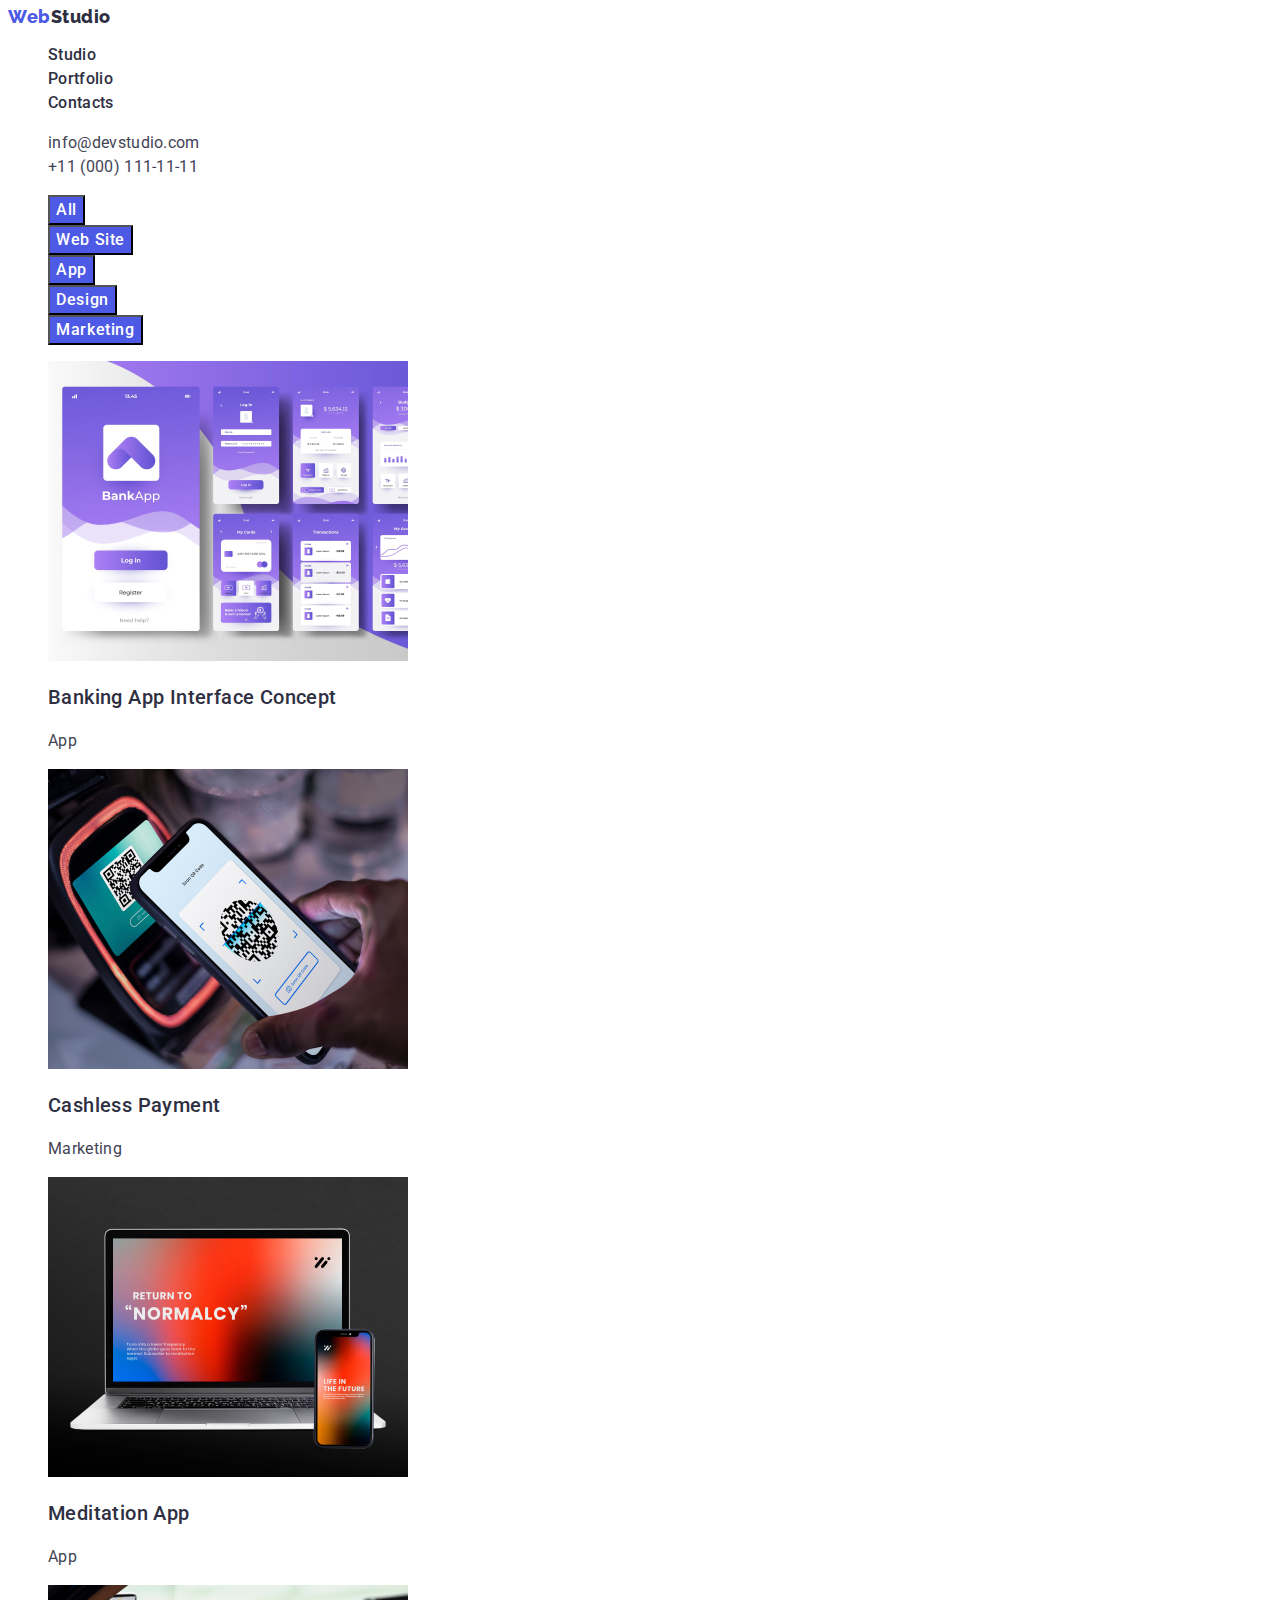
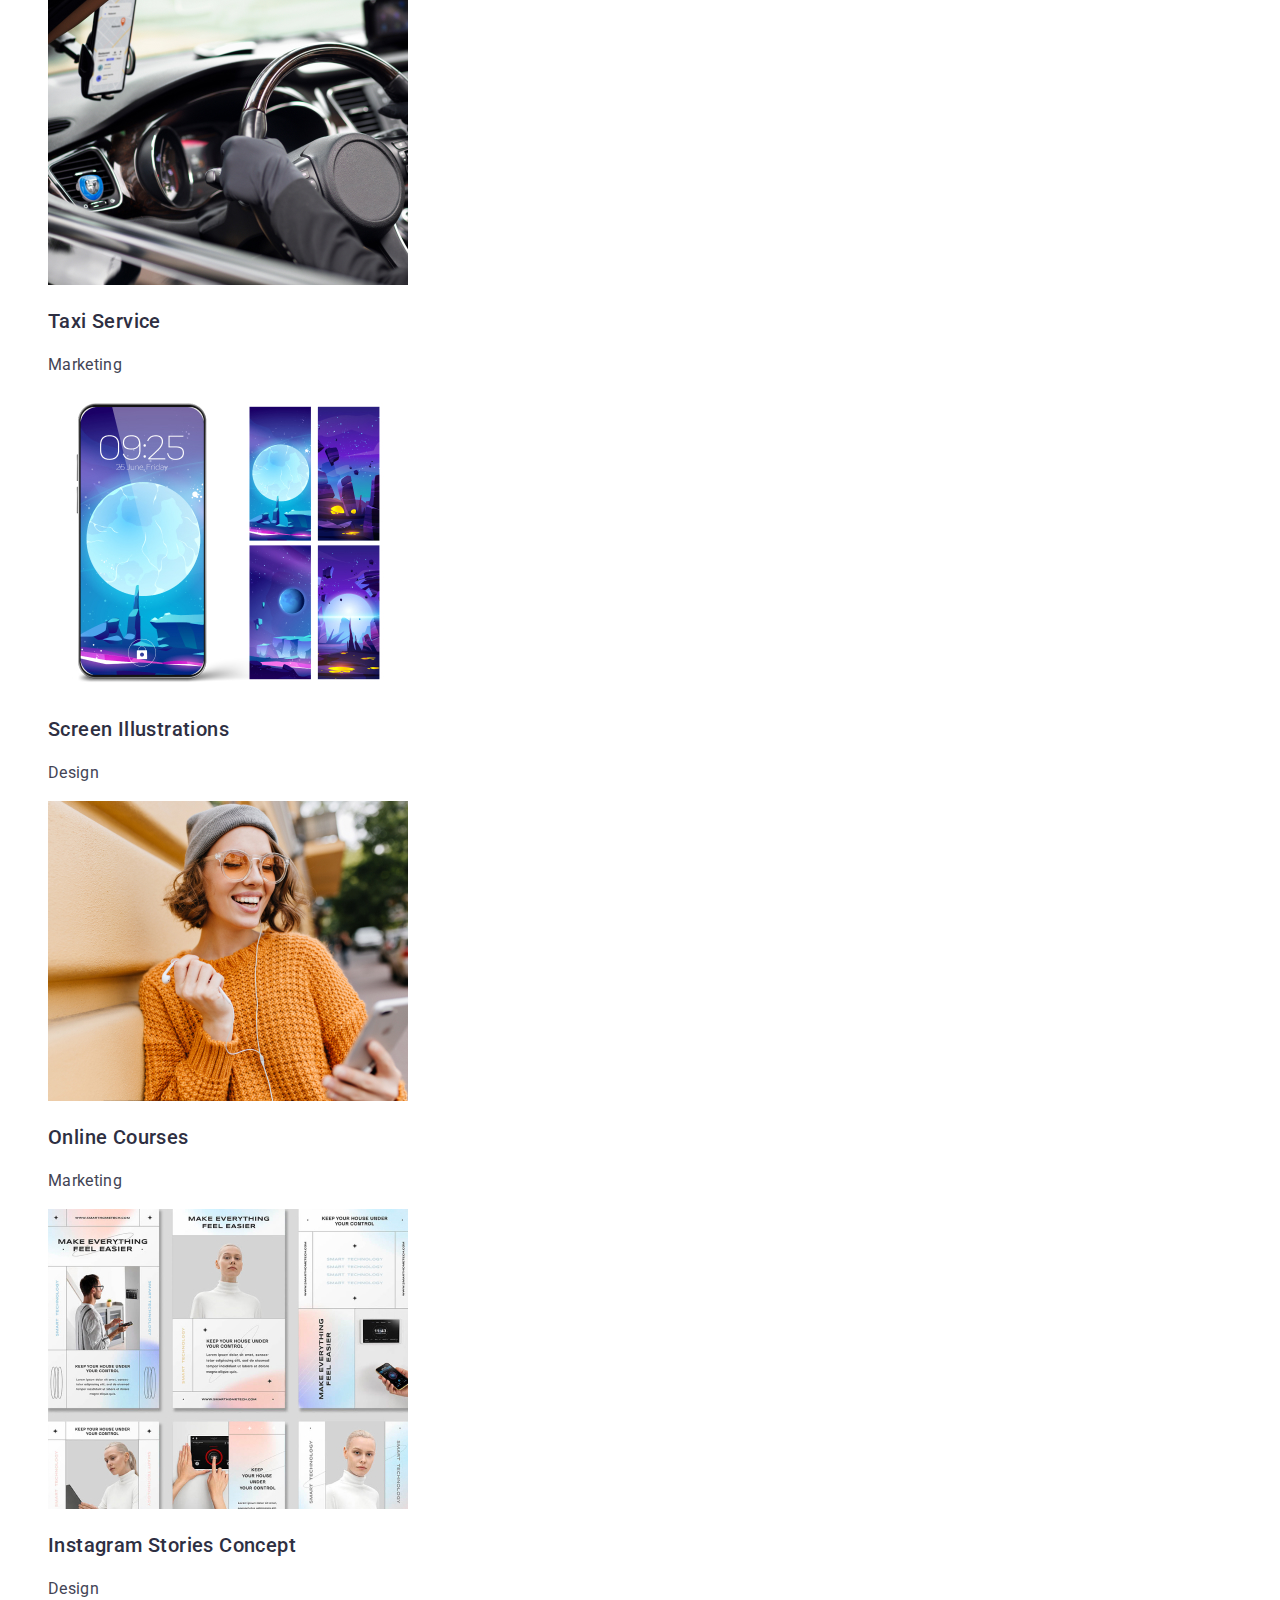
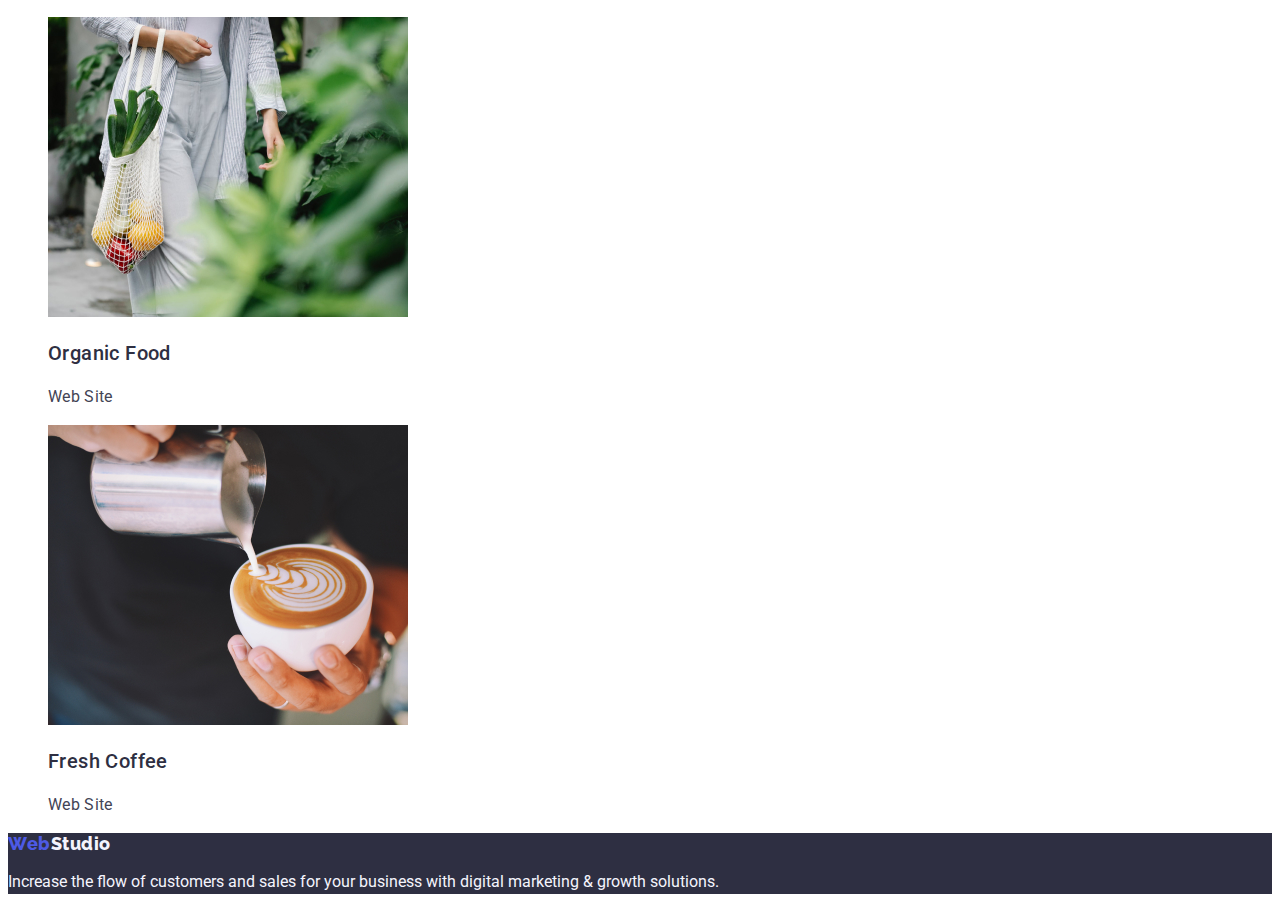
==== portfolio.html @ 1be82418 "update" ====
<!DOCTYPE html>
<html lang="en">

<head>
    <meta charset="UTF-8">
    <meta http-equiv="X-UA-Compatible" content="IE=edge">
    <meta name="viewport" content="width=device-width, initial-scale=1.0">
    <title>Document</title>
    <link rel="preconnect" href="https://fonts.googleapis.com">
    <link rel="preconnect" href="https://fonts.gstatic.com" crossorigin>
    <link href="https://fonts.googleapis.com/css2?family=Raleway:wght@800&family=Roboto:wght@400;500;700&display=swap"
        rel="stylesheet">
    <link rel="stylesheet" href="./css/styles.css">
</head>

<body>
    <nav>
        <header>
            <a href="index.html" class="logo link">Web<span class="logo-text link">Studio</span></a>
            <ul class="list">
                <li><a href="./index.html" class="title-text link">Studio</a></li>
                <li><a href="./portfolio.html" class="title-text link">Portfolio</a></li>
                <li><a href="#" class="title-text link">Contacts</a></li>
            </ul>
            <address>
                <ul class="list">
                    <li><a href="mailto:info@devstudio.com" class="title-link link">info@devstudio.com</a></li>
                    <li><a href="tel:+110001111111" class="title-link link">+11 (000) 111-11-11</a></li>
                </ul>
            </address>


        </header>
    </nav>
    <main>
        <ul class="list">
            <li><button type="button" class="buttons">All</button></li>
            <li><button type="button" class="buttons">Web Site</button></li>
            <li><button type="button" class="buttons">App</button></li>
            <li><button type="button" class="buttons">Design</button></li>
            <li><button type="button" class="buttons">Marketing</button></li>
        </ul>
        <h2 hidden class="hid-title">information</h2>
        <ul class="list">
            <li><img src="imagess/img-8.jpg" alt="App" width="360" height="300">
                <h3 class="title">Banking App Interface Concept</h3>
                <p class="item">App</p>
            </li>
            <li><img src="./imagess/img-9.jpg" alt="pay-sistem" width="360" height="300">
                <h3 class="title">Cashless Payment</h3>
                <p class="item">Marketing</p>
            </li>
            <li><img src="./imagess/img-10.jpg" alt="devices" width="360" height="300">
                <h3 class="title">Meditation App</h3>
                <p class="item">App</p>
            </li>
            <li><img src="./imagess/img-11.jpg" alt="Taxi Service" width="360" height="300">
                <h3 class="title">Taxi Service</h3>
                <p class="item">Marketing</p>
            </li>
            <li><img src="./imagess/img-12.jpg" alt="phone-Illustrations" width="360" height="300">
                <h3 class="title">Screen Illustrations</h3>
                <p class="item">Design</p>
            </li>
            <li><img src="./imagess/img-13.jpg" alt="girl with phone" width="360" height="300">
                <h3 class="title">Online Courses</h3>
                <p class="item">Marketing</p>
            </li>
            <li><img src="./imagess/img-14.jpg" alt="social-web" width="360" height="300">
                <h3 class="title">Instagram Stories Concept</h3>
                <p class="item">Design</p>
            </li>
            <li><img src="./imagess/img-15.jpg" alt="Organic Food" width="360" height="300">
                <h3 class="title">Organic Food</h3>
                <p class="item">Web Site</p>
            </li>
            <li><img src="./imagess/img-16.jpg" alt="coffee" width="360" height="300">
                <h3 class="title">Fresh Coffee</h3>
                <p class="item">Web Site</p>
            </li>
        </ul>
    </main>
    <footer class="footer">
        <a href="./index.html" class="logo link">Web<span class="logo-item link">Studio</span></a>
        <p class="items">Increase the flow of customers and sales for your business with digital marketing & growth
            solutions.</p>
    </footer>
</body>

</html>
---- css/styles.css ----
:root{
    --logo-button-iris:#4D5AE5;
    --navy-blu:#2E2F42;
    --slate-text:#434455;
    --WHITE--text:#FFFFFF;
--logo-text-coloud:#F4F4FD;
--button-ocean:#404BBF;
--background-color-navyblu:#2E2F42;
}

body{ 
    font-family: 'Raleway', sans-serif;
font-family: 'Roboto', sans-serif;
color: var(--slate-text);
background:var(--WHITE--text);
}
/*+++++++++++++++++++++++++++++++++++++ header */

.logo {
    font-family: 'Raleway';
font-style: normal;
font-weight: 800;
font-size: 18px;
line-height: 1.17px;
letter-spacing: 0.03em;
color: var(--logo-button-iris);
}
.logo:hover,
.logo:focus{
    color: var(--button-ocean);
}
.logo-text {
    font-family: 'Raleway';
font-style: normal;
font-weight: 800;
font-size: 18px;
line-height: 1.17px;
letter-spacing: 0.03em;
color: var(--navy-blu);
}
.logo-text:hover,
.logo-text:focus {
color: var(--navy-blu);
}

.title-text {
    font-family: 'Roboto';
font-style: normal;
font-weight: 500;
font-size: 16px;
line-height: 1.5;
letter-spacing: 0.02em;
color: var(--navy-blu);
}
.title-text:hover,
.title-text:focus {
    color: var(--button-ocean);
}
.link {
    text-decoration: none;
}
.list {
   list-style : none;
}
.title-link {
    font-family: 'Roboto';
font-style: normal;
font-weight: 400;
font-size: 16px;
line-height: 1.5;
letter-spacing: 0.02em;
color: var(--slate-text);
}
.title-link:hover,
.title-link:focus {
    color: var(--button-ocean);
}

/*  ====================================перша секція */
.title-slogan {
    font-family: 'Roboto';
font-style: normal;
font-weight: 700;
font-size: 56px;
line-height: 1.07;
letter-spacing: 0.02em;
color: var(--WHITE--text);
background-color: var(--background-color-navyblu);
}
.button-text {
font-family: 'Roboto';
font-style: normal;
font-weight: 500;
font-size: 16px;
line-height: 1.5;
letter-spacing: 0.04em;
color: var(--WHITE--text);
background-color: var(--logo-button-iris);
cursor: pointer;
}
.button-text:hover,
.button-text:focus {
color:var(--WHITE--text);
background-color: var(--button-ocean);
}
/* hid-title */
.title {
    font-family: 'Roboto';
font-style: normal;
font-weight: 500;
font-size: 20px;
line-height: 1.2;
letter-spacing: 0.02em;
color: var(--navy-blu);

}
.item {
    font-family: 'Roboto';
font-style: normal;
font-weight: 400;
font-size: 16px;
line-height: 1.5;
letter-spacing: 0.02em;
color: var(--slate-text);
}

/* ===================================================секція 2 */
.text {
    font-family: 'Roboto';
font-style: normal;
font-weight: 700;
font-size: 36px;
line-height: 1.11;
letter-spacing: 0.02em;
color: var(--navy-blu);
}
/* ====================================================секція 3  */


/* ================================================================footer */
.footer {
    background-color: var(--background-color-navyblu);
}
.logo-item {
    font-family: 'Raleway';
font-style: normal;
font-weight: 800;
font-size: 18px;
line-height: 1.17;
letter-spacing: 0.03em;
color: var(--logo-text-coloud);

}

.items {
    font-family: 'Roboto';
font-style: normal;
font-weight: 400;
font-size: 16px;
line-height: 1.5;
color: var(--logo-text-coloud);
}
/* ===========================portfoglio */
.buttons {
    font-family: 'Roboto';
font-style: normal;
font-weight: 500;
font-size: 16px;
line-height: 1.5;
letter-spacing: 0.04em;
color: var(--WHITE--text);
background-color: var(--logo-button-iris);
cursor: pointer;
}
.buttons:hover,
.buttons:focus {
    color: var(--WHITE--text);
    background-color: var(--button-ocean);
}
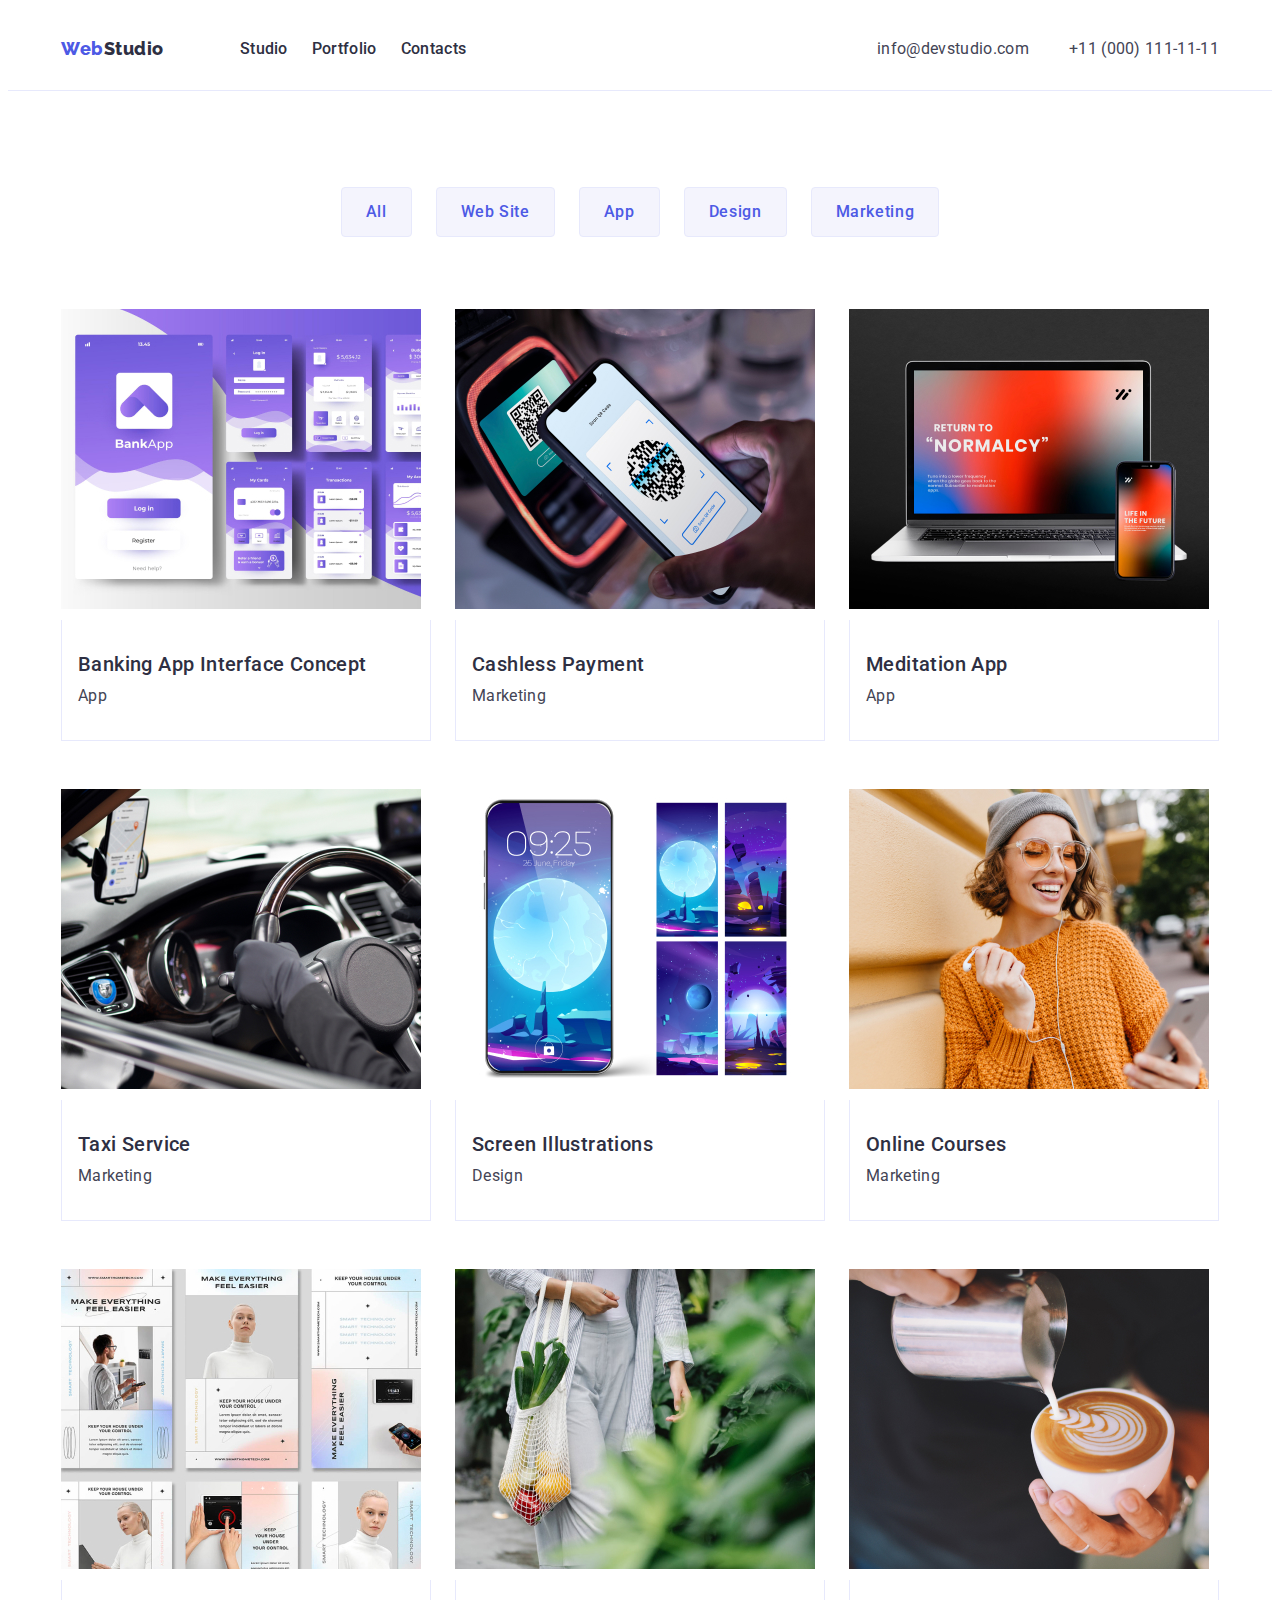
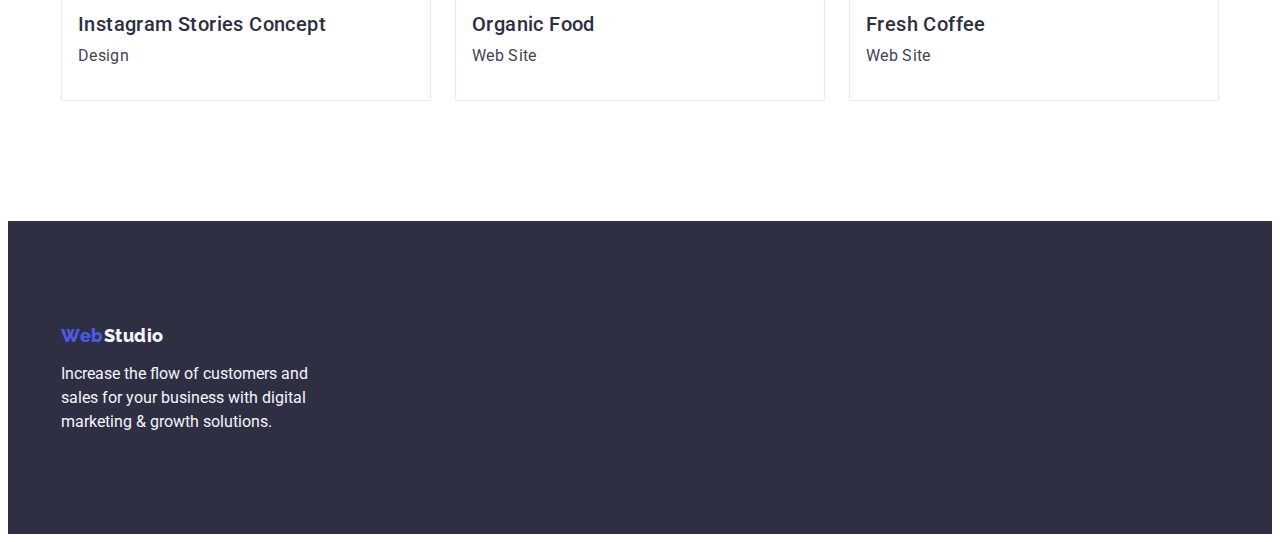
==== commit e42c209d: "update" ====
--- a/portfolio.html
+++ b/portfolio.html
@@ -6,6 +6,9 @@
     <meta http-equiv="X-UA-Compatible" content="IE=edge">
     <meta name="viewport" content="width=device-width, initial-scale=1.0">
     <title>Document</title>
+    <link rel="stylesheet" href="https://cdnjs.cloudflare.com/ajax/libs/modern-normalize/2.0.0/modern-normalize.min.css"
+        integrity="sha512-4xo8blKMVCiXpTaLzQSLSw3KFOVPWhm/TRtuPVc4WG6kUgjH6J03IBuG7JZPkcWMxJ5huwaBpOpnwYElP/m6wg=="
+        crossorigin="anonymous" referrerpolicy="no-referrer" />
     <link rel="preconnect" href="https://fonts.googleapis.com">
     <link rel="preconnect" href="https://fonts.gstatic.com" crossorigin>
     <link href="https://fonts.googleapis.com/css2?family=Raleway:wght@800&family=Roboto:wght@400;500;700&display=swap"
@@ -14,76 +17,109 @@
 </head>
 
 <body>
-    <nav>
-        <header>
-            <a href="index.html" class="logo link">Web<span class="logo-text link">Studio</span></a>
-            <ul class="list">
-                <li><a href="./index.html" class="title-text link">Studio</a></li>
-                <li><a href="./portfolio.html" class="title-text link">Portfolio</a></li>
-                <li><a href="#" class="title-text link">Contacts</a></li>
-            </ul>
-            <address>
+
+    <header class="header">
+        <div class="box container ">
+            <nav class="item-logo">
+                <a href="./index.html" class="logo link">Web<span class="logo-text link">Studio</span></a>
                 <ul class="list">
+                    <li class="menu-item"><a href="./index.html" class="title-text link">Studio</a></li>
+                    <li class="menu-item"> <a href="./portfolio.html" class="title-text link">Portfolio</a></li>
+                    <li class="menu-item"><a href="./index.html" class="title-text link">Contacts</a></li>
+                </ul>
+            </nav>
+            <address class="aside">
+                <ul class="list-header">
                     <li><a href="mailto:info@devstudio.com" class="title-link link">info@devstudio.com</a></li>
-                    <li><a href="tel:+110001111111" class="title-link link">+11 (000) 111-11-11</a></li>
+                    <li><a href="tel:+110001111111" class="title-link link">+11 (000)
+                            111-11-11</a></li>
                 </ul>
             </address>
 
+        </div>
+    </header>
 
-        </header>
-    </nav>
     <main>
-        <ul class="list">
-            <li><button type="button" class="buttons">All</button></li>
-            <li><button type="button" class="buttons">Web Site</button></li>
-            <li><button type="button" class="buttons">App</button></li>
-            <li><button type="button" class="buttons">Design</button></li>
-            <li><button type="button" class="buttons">Marketing</button></li>
-        </ul>
-        <h2 hidden class="hid-title">information</h2>
-        <ul class="list">
-            <li><img src="imagess/img-8.jpg" alt="App" width="360" height="300">
-                <h3 class="title">Banking App Interface Concept</h3>
-                <p class="item">App</p>
-            </li>
-            <li><img src="./imagess/img-9.jpg" alt="pay-sistem" width="360" height="300">
-                <h3 class="title">Cashless Payment</h3>
-                <p class="item">Marketing</p>
-            </li>
-            <li><img src="./imagess/img-10.jpg" alt="devices" width="360" height="300">
-                <h3 class="title">Meditation App</h3>
-                <p class="item">App</p>
-            </li>
-            <li><img src="./imagess/img-11.jpg" alt="Taxi Service" width="360" height="300">
-                <h3 class="title">Taxi Service</h3>
-                <p class="item">Marketing</p>
-            </li>
-            <li><img src="./imagess/img-12.jpg" alt="phone-Illustrations" width="360" height="300">
-                <h3 class="title">Screen Illustrations</h3>
-                <p class="item">Design</p>
-            </li>
-            <li><img src="./imagess/img-13.jpg" alt="girl with phone" width="360" height="300">
-                <h3 class="title">Online Courses</h3>
-                <p class="item">Marketing</p>
-            </li>
-            <li><img src="./imagess/img-14.jpg" alt="social-web" width="360" height="300">
-                <h3 class="title">Instagram Stories Concept</h3>
-                <p class="item">Design</p>
-            </li>
-            <li><img src="./imagess/img-15.jpg" alt="Organic Food" width="360" height="300">
-                <h3 class="title">Organic Food</h3>
-                <p class="item">Web Site</p>
-            </li>
-            <li><img src="./imagess/img-16.jpg" alt="coffee" width="360" height="300">
-                <h3 class="title">Fresh Coffee</h3>
-                <p class="item">Web Site</p>
-            </li>
-        </ul>
+        <section class="menu-button">
+            <div class="container">
+                <ul class="list-menu">
+                    <li><button type="button" class="buttons">All</button></li>
+                    <li><button type="button" class="buttons">Web Site</button></li>
+                    <li><button type="button" class="buttons">App</button></li>
+                    <li><button type="button" class="buttons">Design</button></li>
+                    <li><button type="button" class="buttons">Marketing</button></li>
+                </ul>
+            </div>
+
+            <h2 hidden class="hid-title">information</h2>
+
+            <div class="container">
+                <ul class="list-cards">
+
+                    <li class="imeg-list"><img src="imagess/img-8.jpg" alt="App" width="360">
+                        <div class="list-imege">
+                            <h3 class="title-wrap">Banking App Interface Concept</h3>
+                            <p class="item-wrap">App</p>
+                        </div>
+                    </li>
+                    <li class="imeg-list"><img src="./imagess/img-9.jpg" alt="pay-sistem" width="360">
+                        <div class="list-imege">
+                            <h3 class="title-wrap">Cashless Payment</h3>
+                            <p class="item-wrap">Marketing</p>
+                        </div>
+                    </li>
+                    <li class="imeg-list"><img src="./imagess/img-10.jpg" alt="devices" width="360">
+                        <div class="list-imege">
+                            <h3 class="title-wrap">Meditation App</h3>
+                            <p class="item-wrap">App</p>
+                        </div>
+                    </li>
+                    <li class="imeg-list"><img src="./imagess/img-11.jpg" alt="Taxi Service" width="360">
+                        <div class="list-imege">
+                            <h3 class="title-wrap">Taxi Service</h3>
+                            <p class="item-wrap">Marketing</p>
+                        </div>
+                    </li>
+                    <li class="imeg-list"><img src="./imagess/img-12.jpg" alt="phone-Illustrations" width="360">
+                        <div class="list-imege">
+                            <h3 class="title-wrap">Screen Illustrations</h3>
+                            <p class="item-wrap">Design</p>
+                        </div>
+                    </li>
+                    <li class="imeg-list"><img src="./imagess/img-13.jpg" alt="girl with phone" width="360">
+                        <div class="list-imege">
+                            <h3 class="title-wrap">Online Courses</h3>
+                            <p class="item-wrap">Marketing</p>
+                        </div>
+                    </li>
+                    <li class="imeg-list"><img src="./imagess/img-14.jpg" alt="social-web" width="360">
+                        <div class="list-imege">
+                            <h3 class="title-wrap">Instagram Stories Concept</h3>
+                            <p class="item-wrap">Design</p>
+                        </div>
+                    </li>
+                    <li class="imeg-list"><img src="./imagess/img-15.jpg" alt="Organic Food" width="360">
+                        <div class="list-imege">
+                            <h3 class="title-wrap">Organic Food</h3>
+                            <p class="item-wrap">Web Site</p>
+                        </div>
+                    </li>
+                    <li class="imeg-list"><img src="./imagess/img-16.jpg" alt="coffee" width="360">
+                        <div class="list-imege">
+                            <h3 class="title-wrap">Fresh Coffee</h3>
+                            <p class="item-wrap">Web Site</p>
+                        </div>
+                    </li>
+                </ul>
+            </div>
+        </section>
     </main>
     <footer class="footer">
-        <a href="./index.html" class="logo link">Web<span class="logo-item link">Studio</span></a>
-        <p class="items">Increase the flow of customers and sales for your business with digital marketing & growth
-            solutions.</p>
+        <div class="container">
+            <a href="./index.html" class="logo-link link">Web<span class="logo-item link">Studio</span></a>
+            <p class="items">Increase the flow of customers and sales for your business with digital marketing & growth
+                solutions.</p>
+        </div>
     </footer>
 </body>
 
--- a/css/styles.css
+++ b/css/styles.css
@@ -9,8 +9,10 @@
 }
 
 body{ 
+   
     font-family: 'Raleway', sans-serif;
 font-family: 'Roboto', sans-serif;
+line-height: 2;
 color: var(--slate-text);
 background:var(--WHITE--text);
 }
@@ -77,17 +79,23 @@
 }
 
 /*  ====================================перша секція */
+
 .title-slogan {
     font-family: 'Roboto';
+    margin-right: auto;
+  margin-left: auto;
+  margin-bottom: 48px;
 font-style: normal;
 font-weight: 700;
 font-size: 56px;
 line-height: 1.07;
+ text-align: center;
 letter-spacing: 0.02em;
 color: var(--WHITE--text);
-background-color: var(--background-color-navyblu);
+  
 }
 .button-text {
+
 font-family: 'Roboto';
 font-style: normal;
 font-weight: 500;
@@ -97,6 +105,8 @@
 color: var(--WHITE--text);
 background-color: var(--logo-button-iris);
 cursor: pointer;
+margin-right: auto;
+  margin-left: auto;
 }
 .button-text:hover,
 .button-text:focus {
@@ -114,7 +124,26 @@
 color: var(--navy-blu);
 
 }
+.title-wrap {
+    font-family: 'Roboto';
+font-style: normal;
+font-weight: 500;
+font-size: 20px;
+line-height: 1.2;
+letter-spacing: 0.02em;
+color: var(--navy-blu);
+
+}
 .item {
+    font-family: 'Roboto';
+font-style: normal;
+font-weight: 400;
+font-size: 16px;
+line-height: 1.5;
+letter-spacing: 0.02em;
+color: var(--slate-text);
+}
+.item-wrap {
     font-family: 'Roboto';
 font-style: normal;
 font-weight: 400;
@@ -135,12 +164,32 @@
 color: var(--navy-blu);
 }
 /* ====================================================секція 3  */
-
-
+.section-three {
+    background-color:var(--logo-text-coloud);
+}
+.imeg-wrap {
+    background-color: var(--WHITE--text);
+}
 /* ================================================================footer */
 .footer {
     background-color: var(--background-color-navyblu);
 }
+
+
+.logo-link {
+    font-family: 'Raleway';
+font-style: normal;
+font-weight: 800;
+font-size: 18px;
+line-height: 1.17px;
+letter-spacing: 0.03em;
+color: var(--logo-button-iris);
+}
+.logo-link:hover,
+.logo-link:focus{
+    color: var(--button-ocean);
+}
+
 .logo-item {
     font-family: 'Raleway';
 font-style: normal;
@@ -168,12 +217,235 @@
 font-size: 16px;
 line-height: 1.5;
 letter-spacing: 0.04em;
-color: var(--WHITE--text);
-background-color: var(--logo-button-iris);
+color: var(--logo-button-iris);
+background-color: var(--logo-text-coloud);
 cursor: pointer;
+border: none;
 }
 .buttons:hover,
 .buttons:focus {
     color: var(--WHITE--text);
     background-color: var(--button-ocean);
 }
+/* ============================================================= */
+.box {
+    display: flex;
+    
+}
+.container {
+   
+ width: 1158px;
+  margin:0 auto;
+  padding: 0 15px ;
+  
+}
+.h1,
+h2,
+h3,
+h4,
+h5,
+h5,
+p,
+ul {
+    margin: 0px;
+    padding: 0px;
+}
+.img {
+    display: block;
+    max-width: 100%;
+}
+.header {
+   
+
+  border-bottom: 1px solid #e7e9fc ;
+    padding-top: 25px;
+    padding-bottom: 25px;
+}
+
+.item-logo {
+    display: flex;
+    align-items: center;
+}
+.list {
+    display: flex;
+   gap: 40px;
+}
+.logo {
+    margin-right: 76px;
+
+}
+
+.list-header {
+list-style : none;
+}
+.aside {
+     margin-left: auto;
+    
+}
+.list-header {
+display: flex;
+gap: 40px;
+}
+
+
+ /* .hero {
+    font-size: 56px;
+  line-height: 1.07;
+  text-align: center;
+  letter-spacing: 0.02em;
+  color:var(--WHITE--text);
+ }  */
+ .hero {
+ background-color: var(--background-color-navyblu);
+   padding-top: 188px;
+   padding-bottom: 188px;
+ }
+   
+   
+
+.title-slogan {
+  
+    max-width: 496px;
+}
+.button-text {
+display: block;
+
+min-width: 169px;
+  height: 56px ;
+  border:  none; 
+  
+  
+  border-radius: 4px;
+}
+
+/* section 2*/
+
+.wrapper {
+  
+ 
+    margin-top: 120px;
+    margin-bottom: 120px;
+}
+.list-text {
+   
+ display: flex;
+    gap: 24px; 
+}
+ 
+.title {
+    margin-bottom: 8px;
+}
+.list-item {
+      width: calc((100% - 72px) / 4);
+}
+
+
+/* секція 3 */
+.imagess {
+    padding-bottom: 120px;
+}
+.text {
+    display: flex;
+   justify-content: center;
+   margin-bottom: 72px;
+}
+.list {
+    display: flex;
+    gap: 24px;
+}
+.img {
+     width: calc((100% - 48px) / 3); 
+}
+ 
+/* section 4 */
+.section-three {
+   padding-top: 120px;
+   padding-bottom: 120px;
+}
+.text {
+    margin-bottom: 72px;
+}
+.list {
+    display: flex;
+    align-items: center;
+    gap: 24px;
+}
+.imeg-wrap {
+    width: calc((100%-72px)/4);
+    border-radius: 0px 0px 4px 4px;
+}
+.propostion {
+    padding: 32px 16px 32px;
+  
+}
+.title {
+    text-align: center;
+    margin-bottom: 8px;
+}
+.item {
+    text-align: center;
+}
+/*  fotter */
+.footer {
+    padding-top: 100px;
+    padding-bottom: 100px;
+
+}
+.logo-link {
+   display: inline-block;
+    margin-bottom: 16px; 
+}
+
+.items {
+    max-width: 264px;
+}
+/* portdoglio */
+
+.menu-button {
+    padding-top: 96px;
+    padding-bottom: 120px;
+   
+}
+.list-menu {
+    display: flex;
+    justify-content: center;
+    gap: 24px;
+     margin-bottom: 72px;
+     list-style:none ;
+      
+}
+.buttons {
+    padding: 12px 24px;
+border: 1px solid #E7E9FC;
+background:var(--logo-text-coloud);
+border-radius: 4px;
+
+
+}
+.buttons:hover,
+.buttons:focus {
+     border: 1px solid transparent;
+    
+}
+
+
+.list-cards {
+display: flex;
+flex-wrap: wrap;
+ column-gap: 24px;
+ row-gap: 48px;
+ list-style: none;
+
+}
+.imeg-list {
+width: calc((100% - 48px) / 3);
+}
+.list-imege {
+    padding: 32px 16px;
+    border: 1px solid #e7e9fc; 
+   
+    border-top: none; 
+}
+.title-wrap {
+    margin-bottom: 8px;
+}
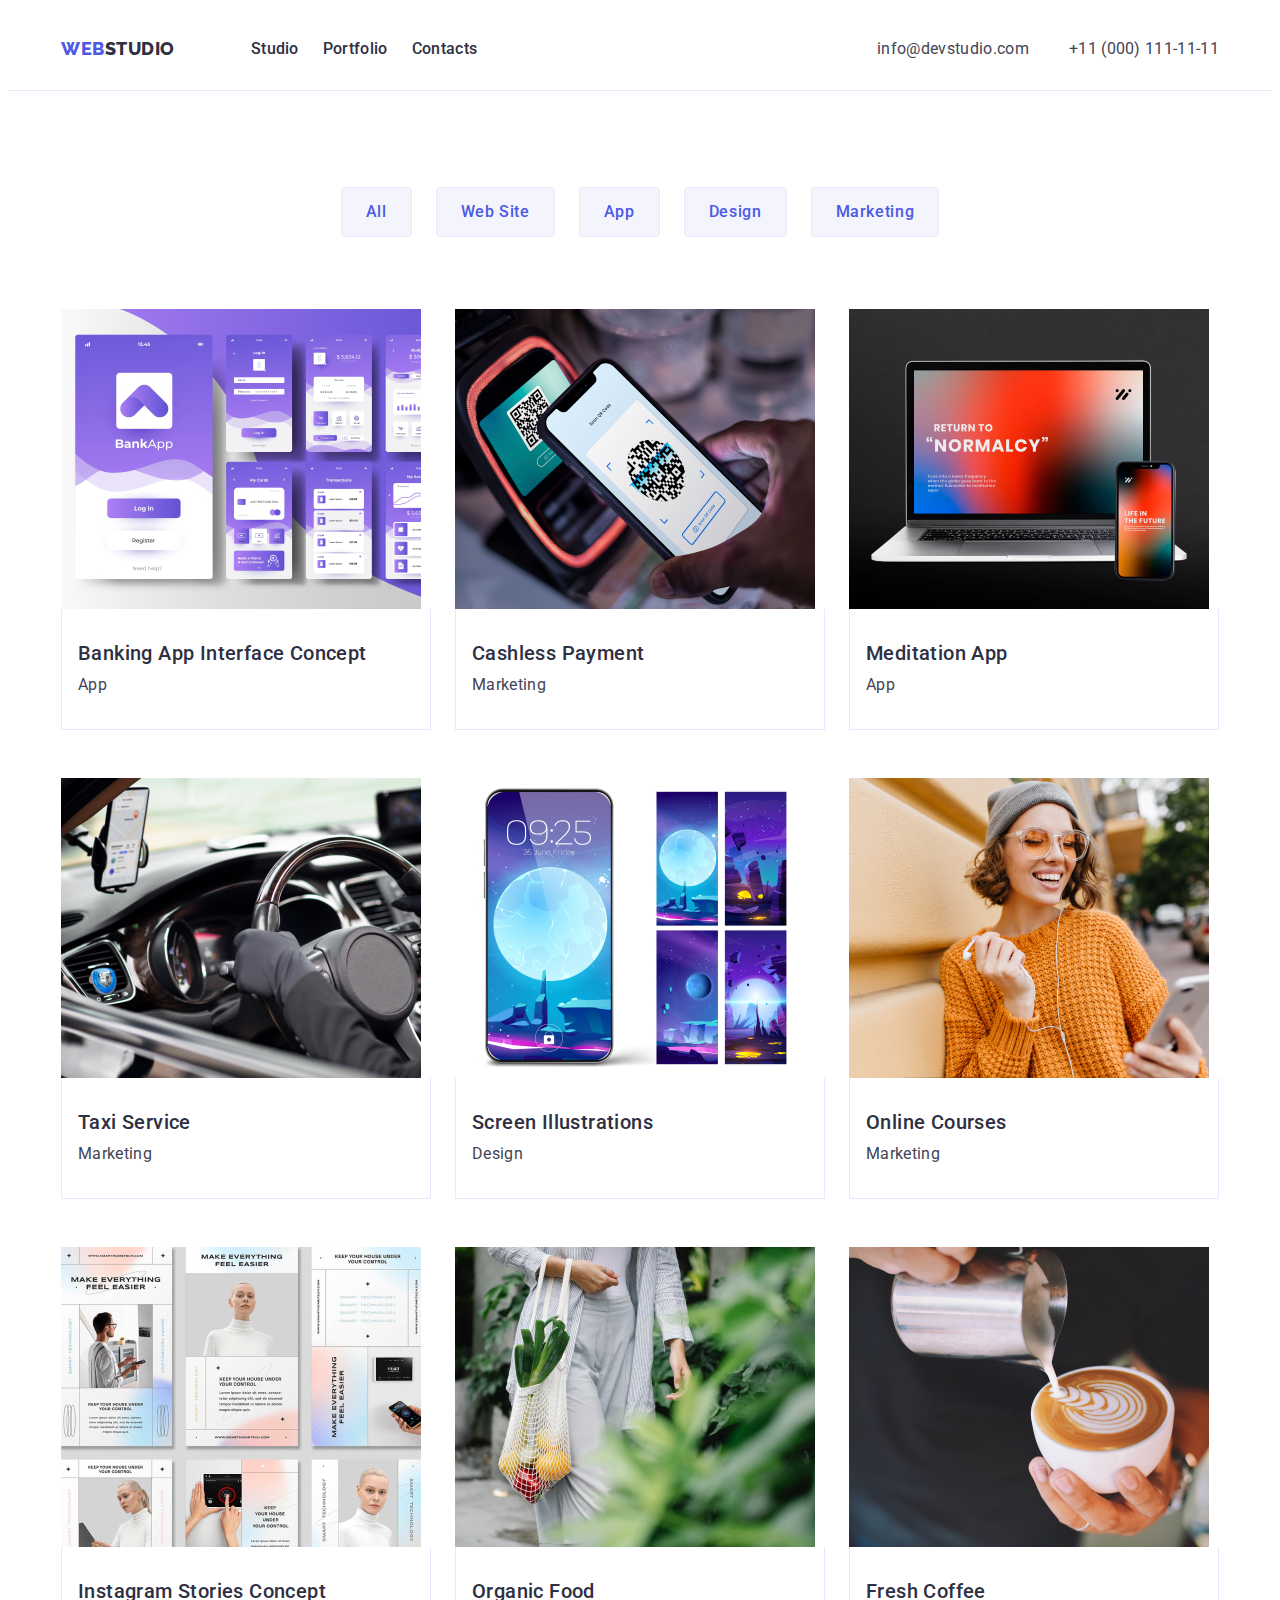
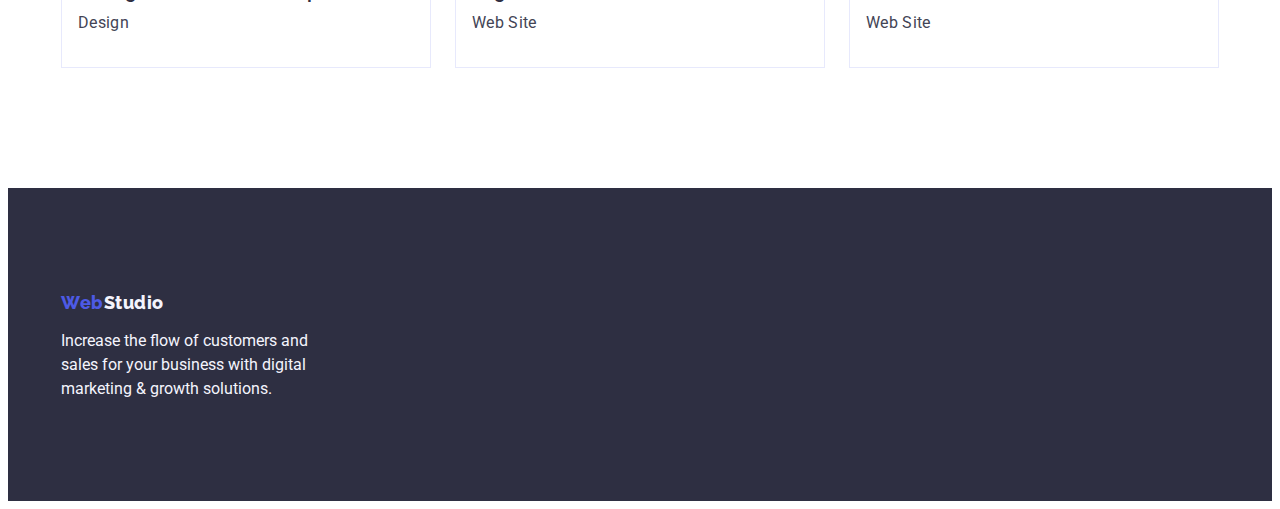
==== commit 7299c490: "update" ====
--- a/portfolio.html
+++ b/portfolio.html
@@ -42,6 +42,8 @@
     <main>
         <section class="menu-button">
             <div class="container">
+                <h1 hidden class="hid-title">information</h1>
+
                 <ul class="list-menu">
                     <li><button type="button" class="buttons">All</button></li>
                     <li><button type="button" class="buttons">Web Site</button></li>
@@ -49,64 +51,63 @@
                     <li><button type="button" class="buttons">Design</button></li>
                     <li><button type="button" class="buttons">Marketing</button></li>
                 </ul>
-            </div>
 
-            <h2 hidden class="hid-title">information</h2>
 
-            <div class="container">
+
+
                 <ul class="list-cards">
 
                     <li class="imeg-list"><img src="imagess/img-8.jpg" alt="App" width="360">
                         <div class="list-imege">
-                            <h3 class="title-wrap">Banking App Interface Concept</h3>
+                            <h2 class="title-wrap">Banking App Interface Concept</h2>
                             <p class="item-wrap">App</p>
                         </div>
                     </li>
                     <li class="imeg-list"><img src="./imagess/img-9.jpg" alt="pay-sistem" width="360">
                         <div class="list-imege">
-                            <h3 class="title-wrap">Cashless Payment</h3>
+                            <h2 class="title-wrap">Cashless Payment</h2>
                             <p class="item-wrap">Marketing</p>
                         </div>
                     </li>
                     <li class="imeg-list"><img src="./imagess/img-10.jpg" alt="devices" width="360">
                         <div class="list-imege">
-                            <h3 class="title-wrap">Meditation App</h3>
+                            <h2 class="title-wrap">Meditation App</h2>
                             <p class="item-wrap">App</p>
                         </div>
                     </li>
                     <li class="imeg-list"><img src="./imagess/img-11.jpg" alt="Taxi Service" width="360">
                         <div class="list-imege">
-                            <h3 class="title-wrap">Taxi Service</h3>
+                            <h2 class="title-wrap">Taxi Service</h2>
                             <p class="item-wrap">Marketing</p>
                         </div>
                     </li>
                     <li class="imeg-list"><img src="./imagess/img-12.jpg" alt="phone-Illustrations" width="360">
                         <div class="list-imege">
-                            <h3 class="title-wrap">Screen Illustrations</h3>
+                            <h2 class="title-wrap">Screen Illustrations</h2>
                             <p class="item-wrap">Design</p>
                         </div>
                     </li>
                     <li class="imeg-list"><img src="./imagess/img-13.jpg" alt="girl with phone" width="360">
                         <div class="list-imege">
-                            <h3 class="title-wrap">Online Courses</h3>
+                            <h2 class="title-wrap">Online Courses</h2>
                             <p class="item-wrap">Marketing</p>
                         </div>
                     </li>
                     <li class="imeg-list"><img src="./imagess/img-14.jpg" alt="social-web" width="360">
                         <div class="list-imege">
-                            <h3 class="title-wrap">Instagram Stories Concept</h3>
+                            <h2 class="title-wrap">Instagram Stories Concept</h2>
                             <p class="item-wrap">Design</p>
                         </div>
                     </li>
                     <li class="imeg-list"><img src="./imagess/img-15.jpg" alt="Organic Food" width="360">
                         <div class="list-imege">
-                            <h3 class="title-wrap">Organic Food</h3>
+                            <h2 class="title-wrap">Organic Food</h2>
                             <p class="item-wrap">Web Site</p>
                         </div>
                     </li>
                     <li class="imeg-list"><img src="./imagess/img-16.jpg" alt="coffee" width="360">
                         <div class="list-imege">
-                            <h3 class="title-wrap">Fresh Coffee</h3>
+                            <h2 class="title-wrap">Fresh Coffee</h2>
                             <p class="item-wrap">Web Site</p>
                         </div>
                     </li>
--- a/css/styles.css
+++ b/css/styles.css
@@ -23,8 +23,9 @@
 font-style: normal;
 font-weight: 800;
 font-size: 18px;
-line-height: 1.17px;
+line-height: 1.17;
 letter-spacing: 0.03em;
+text-transform: uppercase;
 color: var(--logo-button-iris);
 }
 .logo:hover,
@@ -82,6 +83,7 @@
 
 .title-slogan {
     font-family: 'Roboto';
+   margin-top: 0;
     margin-right: auto;
   margin-left: auto;
   margin-bottom: 48px;
@@ -239,7 +241,7 @@
   padding: 0 15px ;
   
 }
-.h1,
+h1,
 h2,
 h3,
 h4,
@@ -247,10 +249,10 @@
 h5,
 p,
 ul {
-    margin: 0px;
-    padding: 0px;
-}
-.img {
+    margin: 0;
+    padding: 0;
+}
+img {
     display: block;
     max-width: 100%;
 }
@@ -266,9 +268,11 @@
     display: flex;
     align-items: center;
 }
-.list {
+.list-nav {
     display: flex;
    gap: 40px;
+   list-style: none;
+   
 }
 .logo {
     margin-right: 76px;
@@ -306,6 +310,7 @@
 .title-slogan {
   
     max-width: 496px;
+    
 }
 .button-text {
 display: block;
@@ -323,20 +328,29 @@
 .wrapper {
   
  
-    margin-top: 120px;
-    margin-bottom: 120px;
+    padding-top: 120px;
+    padding-bottom: 120px;
+
 }
 .list-text {
    
  display: flex;
-    gap: 24px; 
-}
+    /* gap: 24px;  */
+    list-style: none;
+}
+.list-text li{
+    margin-right: 24px;
+  }
+  .list-text li:last-child{
+    margin-right: 0;
+  }
+
  
+.list-item {
+      width: calc((100% - 72px) / 4);
+}
 .title {
     margin-bottom: 8px;
-}
-.list-item {
-      width: calc((100% - 72px) / 4);
 }
 
 
@@ -376,15 +390,13 @@
 }
 .propostion {
     padding: 32px 16px 32px;
-  
+  text-align: center;
 }
 .title {
-    text-align: center;
+    
     margin-bottom: 8px;
 }
-.item {
-    text-align: center;
-}
+
 /*  fotter */
 .footer {
     padding-top: 100px;
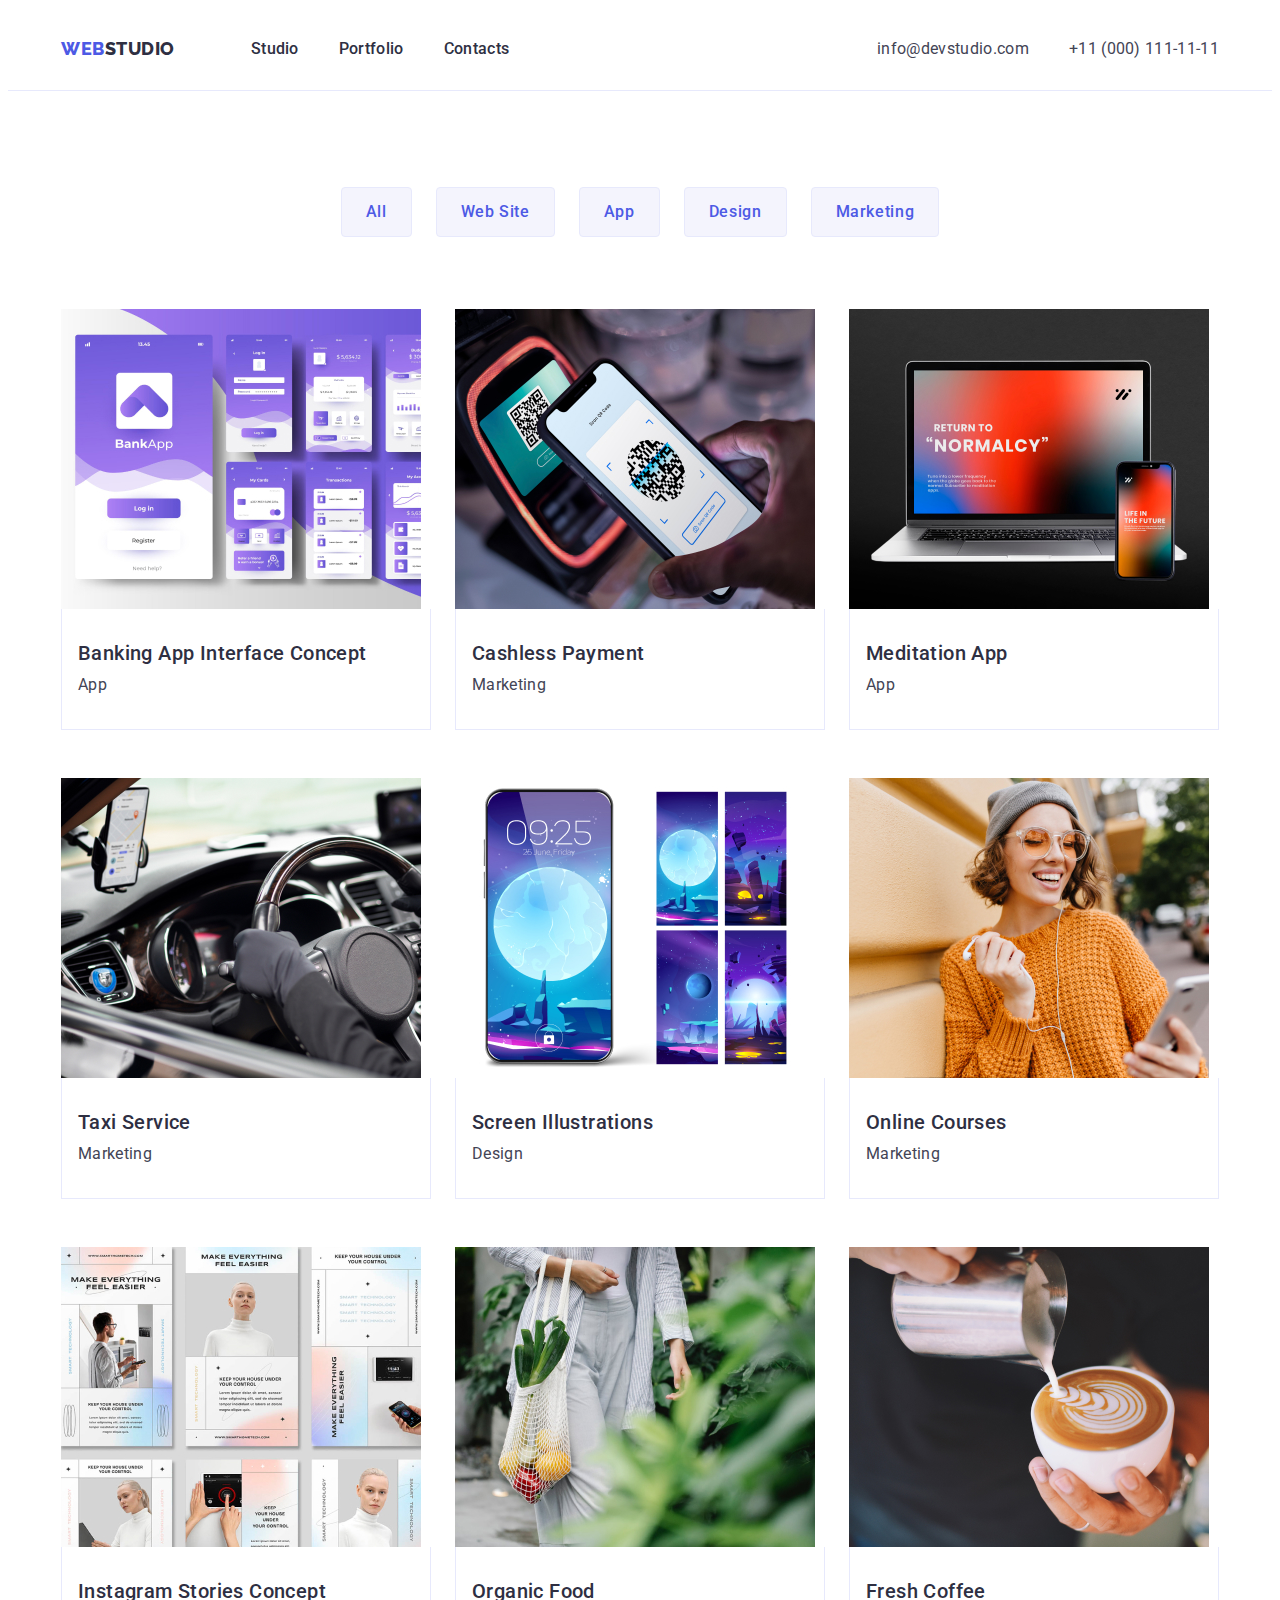
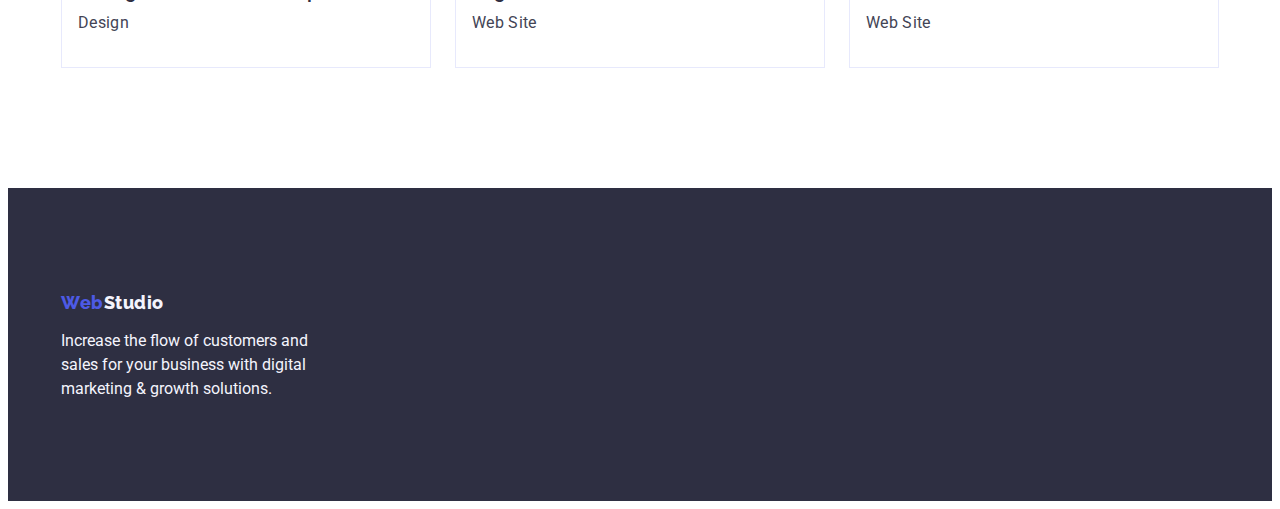
==== commit 28d634cd: "update" ====
--- a/portfolio.html
+++ b/portfolio.html
@@ -22,7 +22,7 @@
         <div class="box container ">
             <nav class="item-logo">
                 <a href="./index.html" class="logo link">Web<span class="logo-text link">Studio</span></a>
-                <ul class="list">
+                <ul class="list-nav">
                     <li class="menu-item"><a href="./index.html" class="title-text link">Studio</a></li>
                     <li class="menu-item"> <a href="./portfolio.html" class="title-text link">Portfolio</a></li>
                     <li class="menu-item"><a href="./index.html" class="title-text link">Contacts</a></li>
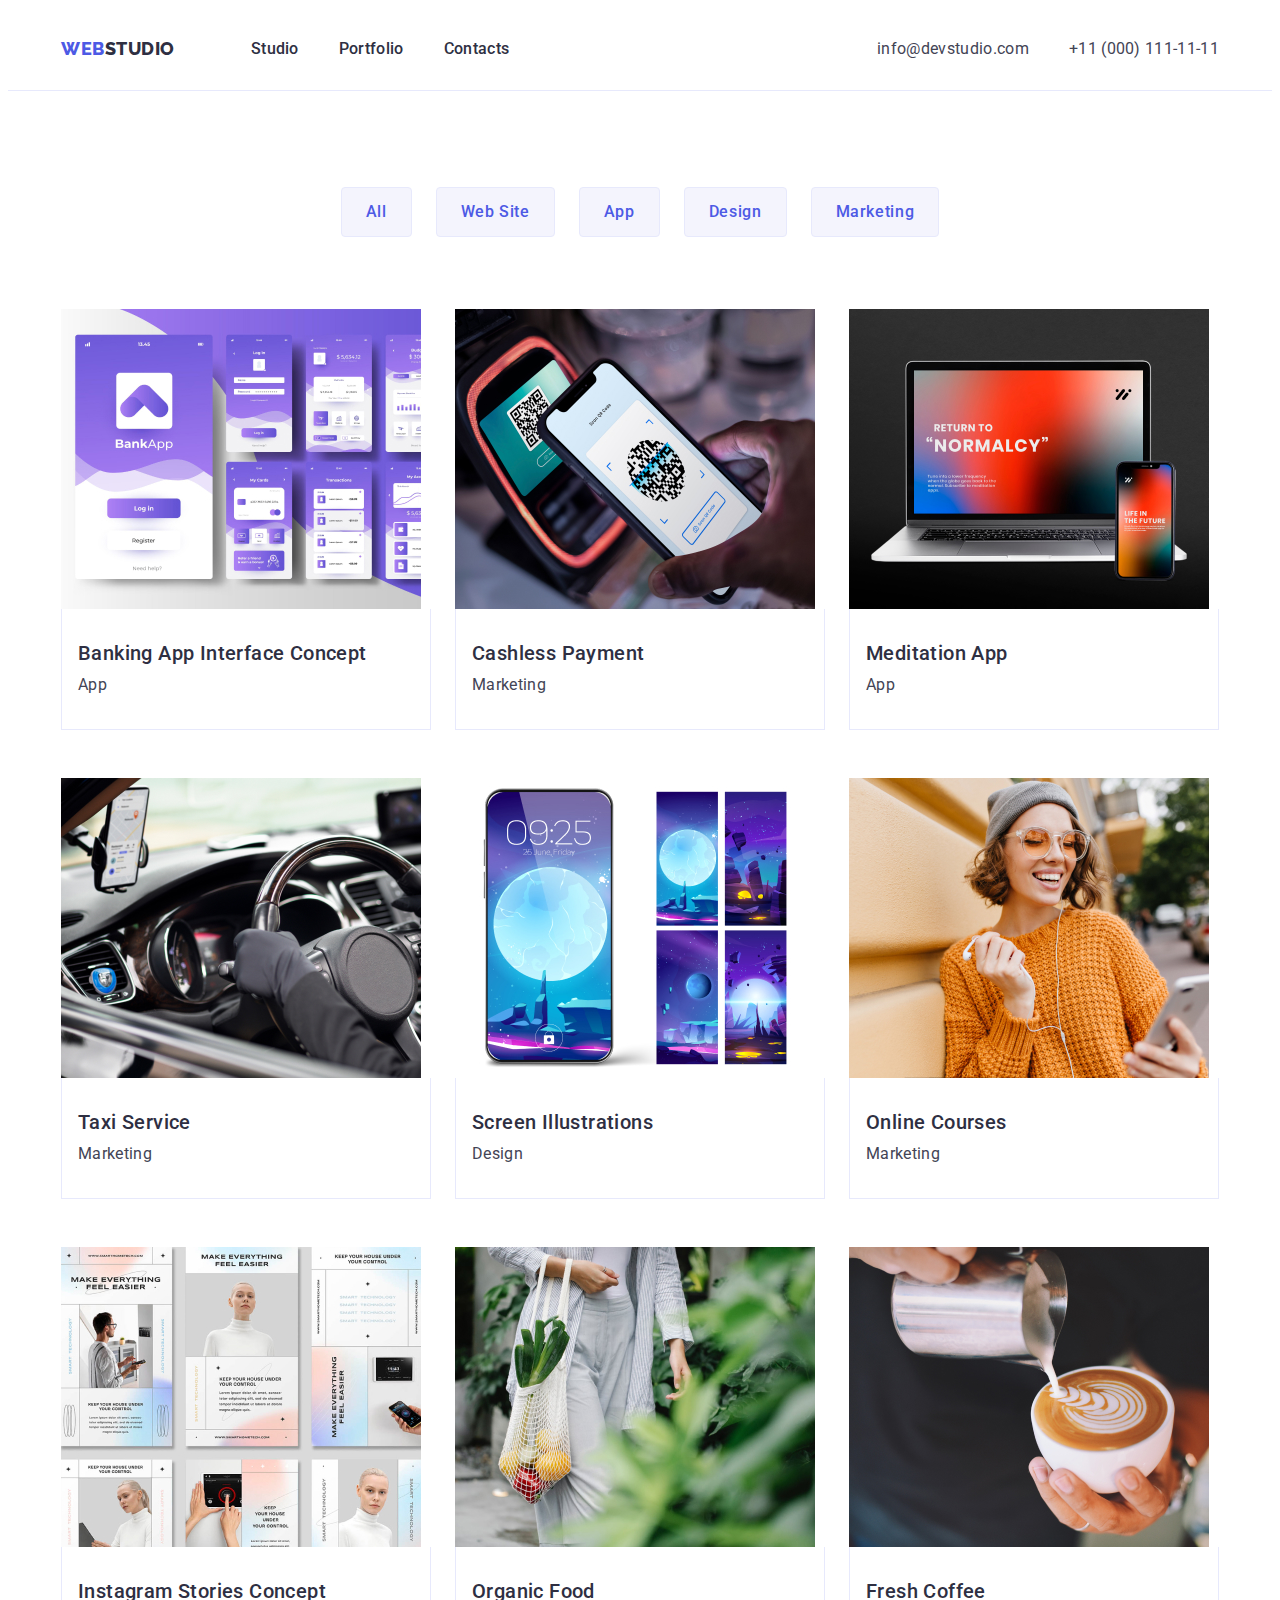
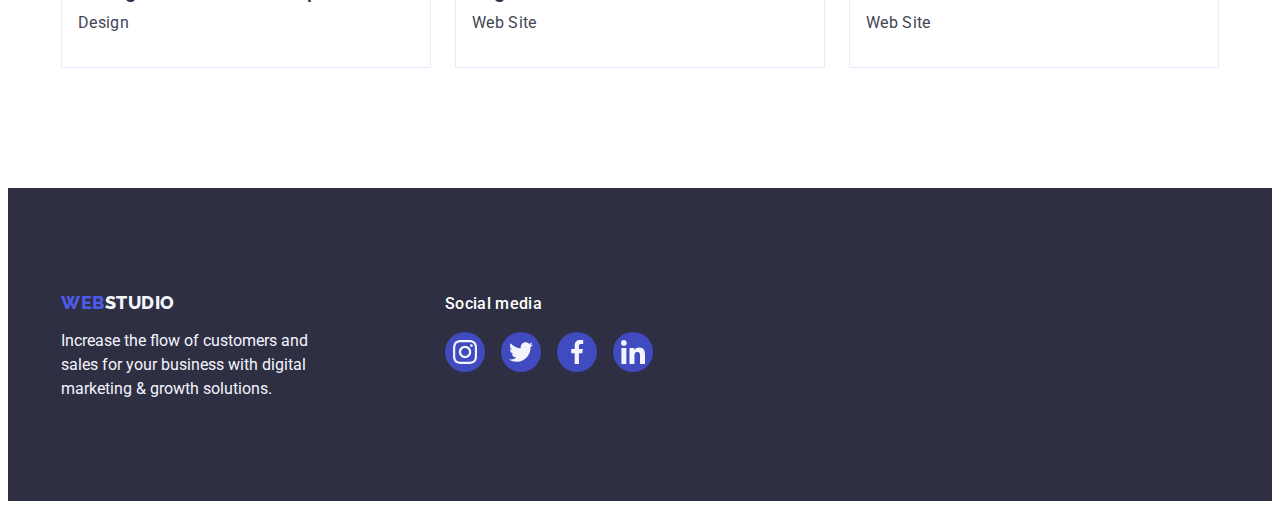
==== commit 6216f700: "update" ====
--- a/portfolio.html
+++ b/portfolio.html
@@ -13,7 +13,7 @@
     <link rel="preconnect" href="https://fonts.gstatic.com" crossorigin>
     <link href="https://fonts.googleapis.com/css2?family=Raleway:wght@800&family=Roboto:wght@400;500;700&display=swap"
         rel="stylesheet">
-    <link rel="stylesheet" href="./css/styles.css">
+    <link rel="stylesheet" href="./style.css/styles.css">
 </head>
 
 <body>
@@ -57,69 +57,125 @@
 
                 <ul class="list-cards">
 
-                    <li class="imeg-list"><img src="imagess/img-8.jpg" alt="App" width="360">
-                        <div class="list-imege">
-                            <h2 class="title-wrap">Banking App Interface Concept</h2>
-                            <p class="item-wrap">App</p>
-                        </div>
+                    <li class="imeg-list"><a href="" class="link-img"><img src="imagess/img-8.jpg" alt="App"
+                                width="360">
+                            <div class="list-imege">
+                                <h2 class="title-wrap">Banking App Interface Concept</h2>
+                                <p class="item-wrap">App</p>
+                            </div>
+                        </a>
                     </li>
-                    <li class="imeg-list"><img src="./imagess/img-9.jpg" alt="pay-sistem" width="360">
-                        <div class="list-imege">
-                            <h2 class="title-wrap">Cashless Payment</h2>
-                            <p class="item-wrap">Marketing</p>
-                        </div>
+                    <li class="imeg-list"> <a href="" class="link-img"><img src="./imagess/img-9.jpg" alt="pay-sistem"
+                                width="360">
+                            <div class="list-imege">
+                                <h2 class="title-wrap">Cashless Payment</h2>
+                                <p class="item-wrap">Marketing</p>
+                            </div>
+                        </a>
                     </li>
-                    <li class="imeg-list"><img src="./imagess/img-10.jpg" alt="devices" width="360">
-                        <div class="list-imege">
-                            <h2 class="title-wrap">Meditation App</h2>
-                            <p class="item-wrap">App</p>
-                        </div>
+                    <li class="imeg-list"><a href="" class="link-img"><img src="./imagess/img-10.jpg" alt="devices"
+                                width="360">
+                            <div class="list-imege">
+                                <h2 class="title-wrap">Meditation App</h2>
+                                <p class="item-wrap">App</p>
+                            </div>
+                        </a>
                     </li>
-                    <li class="imeg-list"><img src="./imagess/img-11.jpg" alt="Taxi Service" width="360">
-                        <div class="list-imege">
-                            <h2 class="title-wrap">Taxi Service</h2>
-                            <p class="item-wrap">Marketing</p>
-                        </div>
+                    <li class="imeg-list"><a href="" class="link-img"><img src="./imagess/img-11.jpg" alt="Taxi Service"
+                                width="360">
+                            <div class="list-imege">
+                                <h2 class="title-wrap">Taxi Service</h2>
+                                <p class="item-wrap">Marketing</p>
+                            </div>
+                        </a>
                     </li>
-                    <li class="imeg-list"><img src="./imagess/img-12.jpg" alt="phone-Illustrations" width="360">
-                        <div class="list-imege">
-                            <h2 class="title-wrap">Screen Illustrations</h2>
-                            <p class="item-wrap">Design</p>
-                        </div>
+                    <li class="imeg-list"> <a href="" class="link-img"><img src="./imagess/img-12.jpg"
+                                alt="phone-Illustrations" width="360">
+                            <div class="list-imege">
+                                <h2 class="title-wrap">Screen Illustrations</h2>
+                                <p class="item-wrap">Design</p>
+                            </div>
+                        </a>
                     </li>
-                    <li class="imeg-list"><img src="./imagess/img-13.jpg" alt="girl with phone" width="360">
-                        <div class="list-imege">
-                            <h2 class="title-wrap">Online Courses</h2>
-                            <p class="item-wrap">Marketing</p>
-                        </div>
+                    <li class="imeg-list"><a href="" class="link-img"><img src="./imagess/img-13.jpg"
+                                alt="girl with phone" width="360">
+                            <div class="list-imege">
+                                <h2 class="title-wrap">Online Courses</h2>
+                                <p class="item-wrap">Marketing</p>
+                            </div>
+                        </a>
                     </li>
-                    <li class="imeg-list"><img src="./imagess/img-14.jpg" alt="social-web" width="360">
-                        <div class="list-imege">
-                            <h2 class="title-wrap">Instagram Stories Concept</h2>
-                            <p class="item-wrap">Design</p>
-                        </div>
+                    <li class="imeg-list"> <a href="" class="link-img"> <img src="./imagess/img-14.jpg" alt="social-web"
+                                width="360">
+                            <div class="list-imege">
+                                <h2 class="title-wrap">Instagram Stories Concept</h2>
+                                <p class="item-wrap">Design</p>
+                            </div>
+                        </a>
                     </li>
-                    <li class="imeg-list"><img src="./imagess/img-15.jpg" alt="Organic Food" width="360">
-                        <div class="list-imege">
-                            <h2 class="title-wrap">Organic Food</h2>
-                            <p class="item-wrap">Web Site</p>
-                        </div>
+                    <li class="imeg-list"> <a href="" class="link-img"> <img src="./imagess/img-15.jpg"
+                                alt="Organic Food" width="360">
+                            <div class="list-imege">
+                                <h2 class="title-wrap">Organic Food</h2>
+                                <p class="item-wrap">Web Site</p>
+                            </div>
+                        </a>
                     </li>
-                    <li class="imeg-list"><img src="./imagess/img-16.jpg" alt="coffee" width="360">
-                        <div class="list-imege">
-                            <h2 class="title-wrap">Fresh Coffee</h2>
-                            <p class="item-wrap">Web Site</p>
-                        </div>
+                    <li class="imeg-list"> <a href="" class="link-img"> <img src="./imagess/img-16.jpg" alt="coffee"
+                                width="360">
+                            <div class="list-imege">
+                                <h2 class="title-wrap">Fresh Coffee</h2>
+                                <p class="item-wrap">Web Site</p>
+                            </div>
+                        </a>
                     </li>
                 </ul>
             </div>
         </section>
     </main>
+    <!-- fooooter -->
     <footer class="footer">
-        <div class="container">
-            <a href="./index.html" class="logo-link link">Web<span class="logo-item link">Studio</span></a>
-            <p class="items">Increase the flow of customers and sales for your business with digital marketing & growth
-                solutions.</p>
+        <div class="container footer-container">
+            <div class="text-wrap">
+                <a href="./index.html" class="logo-link link">Web<span class="logo-item link">Studio</span></a>
+                <p class="items">Increase the flow of customers and sales for your business with digital marketing &
+                    growth
+                    solutions.</p>
+            </div>
+            <div class="container-footer">
+                <p class="media">Social media</p>
+                <ul class="link-scocial-svg">
+                    <li class="link-link-social">
+                        <a href="" class="media-social">
+                            <svg width="24" hieght="24" class="wrap-social">
+                                <use href="./imagess/icons.svg#icon-instagram"></use>
+                            </svg>
+                        </a>
+                    </li>
+                    <li class="link-link-social">
+                        <a href="" class="media-social">
+                            <svg width="24" hieght="24" class="wrap-social">
+                                <use href="./imagess/icons.svg#icon-twitter"></use>
+                            </svg>
+                        </a>
+                    </li>
+                    <li class="link-link-social">
+                        <a href="" class="media-social">
+                            <svg width="24" hieght="24" class="wrap-social">
+                                <use href="./imagess/icons.svg#icon-facebook"></use>
+                            </svg>
+                        </a>
+                    </li>
+                    <li class="link-link-social">
+                        <a href="" class="media-social">
+                            <svg width="24" hieght="24" class="wrap-social">
+                                <use href="./imagess/icons.svg#icon-linkedin"></use>
+                            </svg>
+                        </a>
+                    </li>
+
+                </ul>
+            </div>
         </div>
     </footer>
 </body>
--- a/style.css/styles.css
+++ b/style.css/styles.css
@@ -0,0 +1,626 @@
+:root{
+    --logo-button-iris:#4D5AE5;
+    --navy-blu:#2E2F42;
+    --slate-text:#434455;
+    --WHITE--text:#FFFFFF;
+--logo-text-coloud:#F4F4FD;
+--button-ocean:#404BBF;
+--background-color-navyblu:#2E2F42;
+--background-color-green:#31d0aa;
+}
+
+body{ 
+   
+    font-family: 'Raleway', sans-serif;
+font-family: 'Roboto', sans-serif;
+line-height: 2;
+color: var(--slate-text);
+background:var(--WHITE--text);
+}
+/*+++++++++++++++++++++++++++++++++++++ header */
+
+.logo {
+    font-family: 'Raleway';
+font-style: normal;
+font-weight: 800;
+font-size: 18px;
+line-height: 1.17;
+letter-spacing: 0.03em;
+text-transform: uppercase;
+color: var(--logo-button-iris);
+}
+.logo:hover,
+.logo:focus{
+    color: var(--button-ocean);
+}
+.logo-text {
+    font-family: 'Raleway';
+font-style: normal;
+font-weight: 800;
+font-size: 18px;
+line-height: 1.17;
+letter-spacing: 0.03em;
+color: var(--navy-blu);
+}
+.logo-text:hover,
+.logo-text:focus {
+color: var(--navy-blu);
+}
+
+.title-text {
+    font-family: 'Roboto';
+font-style: normal;
+font-weight: 500;
+font-size: 16px;
+line-height: 1.5;
+letter-spacing: 0.02em;
+color: var(--navy-blu);
+}
+.title-text:hover,
+.title-text:focus {
+    color: var(--button-ocean);
+}
+.link {
+    text-decoration: none;
+}
+.list {
+   list-style : none;
+}
+.title-link {
+    font-family: 'Roboto';
+font-style: normal;
+font-weight: 400;
+font-size: 16px;
+line-height: 1.5;
+letter-spacing: 0.02em;
+color: var(--slate-text);
+}
+.title-link:hover,
+.title-link:focus {
+    color: var(--button-ocean);
+}
+
+/*  ====================================перша секція */
+
+.title-slogan {
+    font-family: 'Roboto';
+   margin-top: 0;
+    margin-right: auto;
+  margin-left: auto;
+  margin-bottom: 48px;
+font-style: normal;
+font-weight: 700;
+font-size: 56px;
+line-height: 1.07;
+ text-align: center;
+letter-spacing: 0.02em;
+color: var(--WHITE--text);
+  
+}
+.button-text {
+
+font-family: 'Roboto';
+font-style: normal;
+font-weight: 500;
+font-size: 16px;
+line-height: 1.5;
+letter-spacing: 0.04em;
+color: var(--WHITE--text);
+background-color: var(--logo-button-iris);
+cursor: pointer;
+margin-right: auto;
+  margin-left: auto;
+}
+.button-text:hover,
+.button-text:focus {
+color:var(--WHITE--text);
+background-color: var(--button-ocean);
+}
+/* hid-title */
+.title {
+    font-family: 'Roboto';
+font-style: normal;
+font-weight: 500;
+font-size: 20px;
+line-height: 1.2;
+letter-spacing: 0.02em;
+color: var(--navy-blu);
+
+}
+.title-wrap {
+    font-family: 'Roboto';
+font-style: normal;
+font-weight: 500;
+font-size: 20px;
+line-height: 1.2;
+letter-spacing: 0.02em;
+color: var(--navy-blu);
+
+}
+.item {
+    font-family: 'Roboto';
+font-style: normal;
+font-weight: 400;
+font-size: 16px;
+line-height: 1.5;
+letter-spacing: 0.02em;
+color: var(--slate-text);
+margin-bottom: 8px;
+}
+.item-wrap {
+    font-family: 'Roboto';
+font-style: normal;
+font-weight: 400;
+font-size: 16px;
+line-height: 1.5;
+letter-spacing: 0.02em;
+color: var(--slate-text);
+}
+
+/* ===================================================секція 2 */
+.text {
+    font-family: 'Roboto';
+font-style: normal;
+font-weight: 700;
+font-size: 36px;
+line-height: 1.11;
+letter-spacing: 0.02em;
+color: var(--navy-blu);
+}
+/* ====================================================секція 3  */
+.section-three {
+    background-color:var(--logo-text-coloud);
+}
+.imeg-wrap {
+    box-shadow: 0px 1px 6px rgba(46, 47, 66, 0.08), 0px 1px 1px rgba(46, 47, 66, 0.16), 0px 2px 1px rgba(46, 47, 66, 0.08);
+border-radius: 0px 0px 4px 4px;
+    background-color: var(--WHITE--text);
+}
+/* ================================================================footer */
+.footer {
+    background-color: var(--background-color-navyblu);
+}
+
+
+.logo-link {
+    font-family: 'Raleway';
+font-style: normal;
+font-weight: 800;
+font-size: 18px;
+line-height: 1.17px;
+letter-spacing: 0.03em;
+text-transform: uppercase;
+color: var(--logo-button-iris);
+}
+.logo-link:hover,
+.logo-link:focus{
+    color: var(--button-ocean);
+}
+
+.logo-item {
+    font-family: 'Raleway';
+font-style: normal;
+font-weight: 800;
+font-size: 18px;
+line-height: 1.17;
+letter-spacing: 0.03em;
+text-transform: uppercase ;
+color: var(--logo-text-coloud);
+
+}
+
+.items {
+    font-family: 'Roboto';
+font-style: normal;
+font-weight: 400;
+font-size: 16px;
+line-height: 1.5;
+color: var(--logo-text-coloud);
+
+}
+/* ===========================portfoglio */
+.buttons {
+    font-family: 'Roboto';
+font-style: normal;
+font-weight: 500;
+font-size: 16px;
+line-height: 1.5;
+letter-spacing: 0.04em;
+color: var(--logo-button-iris);
+background-color: var(--logo-text-coloud);
+cursor: pointer;
+border: none;
+}
+.buttons:hover,
+.buttons:focus {
+    color: var(--WHITE--text);
+    background-color: var(--button-ocean);
+}
+/* ============================================================= */
+.box {
+    display: flex;
+    
+}
+.container {
+   
+ width: 1158px;
+  margin:0 auto;
+  padding: 0 15px ;
+  
+}
+h1,
+h2,
+h3,
+h4,
+h5,
+h5,
+p,
+ul {
+    margin: 0;
+    padding: 0;
+}
+img {
+    display: block;
+    max-width: 100%;
+}
+.header {
+   
+
+  border-bottom: 1px solid #e7e9fc ;
+    padding-top: 25px;
+    padding-bottom: 25px;
+}
+
+.item-logo {
+    display: flex;
+    align-items: center;
+}
+.list-nav {
+    display: flex;
+   gap: 40px;
+   list-style: none;
+   
+}
+.logo {
+    margin-right: 76px;
+
+}
+
+.list-header {
+list-style : none;
+}
+.aside {
+     margin-left: auto;
+    
+}
+.list-header {
+display: flex;
+gap: 40px;
+}
+
+
+  
+
+ .hero {
+ background-color: var(--background-color-navyblu);
+   padding-top: 188px;
+   padding-bottom: 188px;
+ }
+   
+   
+
+.title-slogan {
+  
+    max-width: 496px;
+    
+}
+.button-text {
+display: block;
+
+min-width: 169px;
+  height: 56px ;
+  border:  none; 
+  
+  
+  border-radius: 4px;
+}
+
+/* section 2*/
+
+.wrapper {
+  
+ 
+    padding-top: 120px;
+    padding-bottom: 120px;
+
+}
+.list-text {
+   
+ display: flex;
+    /* gap: 24px;  */
+    list-style: none;
+}
+.list-text li{
+    margin-right: 24px;
+  }
+  .list-text li:last-child{
+    margin-right: 0;
+  }
+
+ 
+.list-item {
+      width: calc((100% - 72px) / 4);
+}
+.title {
+    margin-bottom: 8px;
+}
+
+
+/* секція 3 */
+.imagess {
+    padding-bottom: 120px;
+}
+.text {
+    display: flex;
+   justify-content: center;
+   margin-bottom: 72px;
+}
+.list {
+    display: flex;
+    gap: 24px;
+}
+.img {
+     width: calc((100% - 48px) / 3); 
+}
+ 
+/* section 4 */
+.section-three {
+   padding-top: 120px;
+   padding-bottom: 120px;
+}
+.text {
+    margin-bottom: 72px;
+}
+.list {
+    display: flex;
+    align-items: center;
+    gap: 24px;
+}
+.imeg-wrap {
+    width: calc((100%-72px)/4);
+    border-radius: 0px 0px 4px 4px;
+}
+.propostion {
+    padding: 32px 16px 32px;
+  text-align: center;
+}
+.title {
+    
+    margin-bottom: 8px;
+}
+
+/*  fotter */
+.footer {
+    padding-top: 100px;
+    padding-bottom: 100px;
+
+}
+.logo-link {
+   display: inline-block;
+    margin-bottom: 16px; 
+}
+
+.items {
+    
+     max-width: 264px; 
+}
+/* portdoglio */
+
+.menu-button {
+    padding-top: 96px;
+    padding-bottom: 120px;
+   
+}
+.list-menu {
+    display: flex;
+    justify-content: center;
+    gap: 24px;
+     margin-bottom: 72px;
+     list-style:none ;
+      
+}
+.buttons {
+    padding: 12px 24px;
+border: 1px solid #E7E9FC;
+background:var(--logo-text-coloud);
+border-radius: 4px;
+
+
+}
+.buttons:hover,
+.buttons:focus {
+     border: 1px solid transparent;
+    
+}
+
+
+.list-cards {
+display: flex;
+flex-wrap: wrap;
+ column-gap: 24px;
+ row-gap: 48px;
+ list-style: none;
+
+}
+.imeg-list {
+width: calc((100% - 48px) / 3);
+}
+.imeg-list:hover,
+.imeg-list:focus{
+    border: 1px solid #F4F4FD;
+box-shadow: 0px 1px 6px rgba(46, 47, 66, 0.08), 0px 1px 1px rgba(46, 47, 66, 0.16), 0px 2px 1px rgba(46, 47, 66, 0.08)
+}
+.list-imege {
+    padding: 32px 16px;
+    border: 1px solid #e7e9fc; 
+   
+    border-top: none; 
+}
+.title-wrap {
+    margin-bottom: 8px;
+}
+.link-img {
+    text-decoration: none;
+}
+
+/* ========================================hom-work4 */
+.hero {
+  
+  text-align: center;
+ 
+
+  background-image: linear-gradient(rgba(46, 47, 66, 0.7),rgba(46, 47, 66, 0.7)), url(../imagess/people-office.jpg);
+  background-repeat: no-repeat;
+  background-position: 50% 50%;
+  background-size: cover;
+
+  margin-left: auto;
+  margin-right: auto;
+  
+}
+.svg-icon {
+    display: flex;
+    justify-content: center;
+    background: var(--logo-text-coloud);
+    border-radius: 4px;
+    margin-bottom: 8px;
+
+}
+.svg-link {
+display: flex;
+justify-content: center;
+list-style : none;
+gap: 24px;
+
+}
+.link-social {
+    width: 40px;
+    height: 40px;
+}
+.social-link-list {
+    width: 100%;
+    height: 100%;
+    border-radius: 50%;
+    background-color: var(--logo-button-iris);
+    display: flex;
+    align-items: center;
+    justify-content: center;
+}
+.social-link-list:hover,
+ .social-link-list:focus {
+background-color:var(--background-color-green) ;
+}
+.wrap {
+    fill: var(--logo-text-coloud);
+}
+/*  section 5  */
+.section-five {
+    margin-top: 120px;
+    margin-bottom: 120px;
+}
+.custumers {
+    font-family: 'Roboto';
+font-style: normal;
+font-weight: 700;
+font-size: 36px;
+line-height: 1.11;
+text-align: center;
+letter-spacing: 0.02em;
+text-transform: capitalize;
+color: var(--background-color-navyblu);
+margin-bottom: 72px;
+}
+.produckts {
+    display: flex;
+    justify-content: center;
+    list-style : none;
+    gap: 24px;
+}
+.publick {
+     
+    width: calc((100% - 120px) / 6);
+      height: 88px;  
+
+
+}
+.adv {
+     width: 100%;
+    height: 100%; 
+    border: 1px solid #8E8F99;
+   
+border-radius: 4px;
+display: flex;
+/* align-items: center; */
+justify-content: center;
+color: var(--button-ocean);
+}
+.promo {
+     fill: #8e8f99;
+}
+
+.adv:hover,
+.adv:focus {
+    color: var(--button-ocean);
+    border-color: var(--button-ocean);
+}
+.promo:hover,
+.promo:focus {
+    fill:var(--button-ocean) ;
+}
+
+/* fooootter +++++++++++++++++++++++++++++++ */
+.media {
+  
+    font-family: 'Roboto';
+font-style: normal;
+font-weight: 500;
+font-size: 16px;
+line-height: 1.5;
+letter-spacing: 0.02em;
+color: var(--WHITE--text);
+margin-bottom: 16px;
+}
+.text-wrap {
+    margin-right: 120px;
+}
+.footer-container {
+    display: flex;
+    align-items: baseline;
+}
+.link-scocial-svg {
+    display: flex;
+  list-style: none;
+  justify-content: space-between;
+  margin: 0;
+  gap: 16px;
+}
+.link-link-social {
+    width: 40px;
+    height: 40px;
+}
+.media-social {
+    width: 100%;
+    height: 100%;
+    border-radius: 50%;
+    background-color: var(--button-ocean);
+    display: flex;
+    justify-content: center;
+}
+.media-social:hover,
+ .media-social:focus {
+background-color: var(--background-color-green);
+}
+.wrap-social {
+    fill: var(--logo-text-coloud);
+}
+
